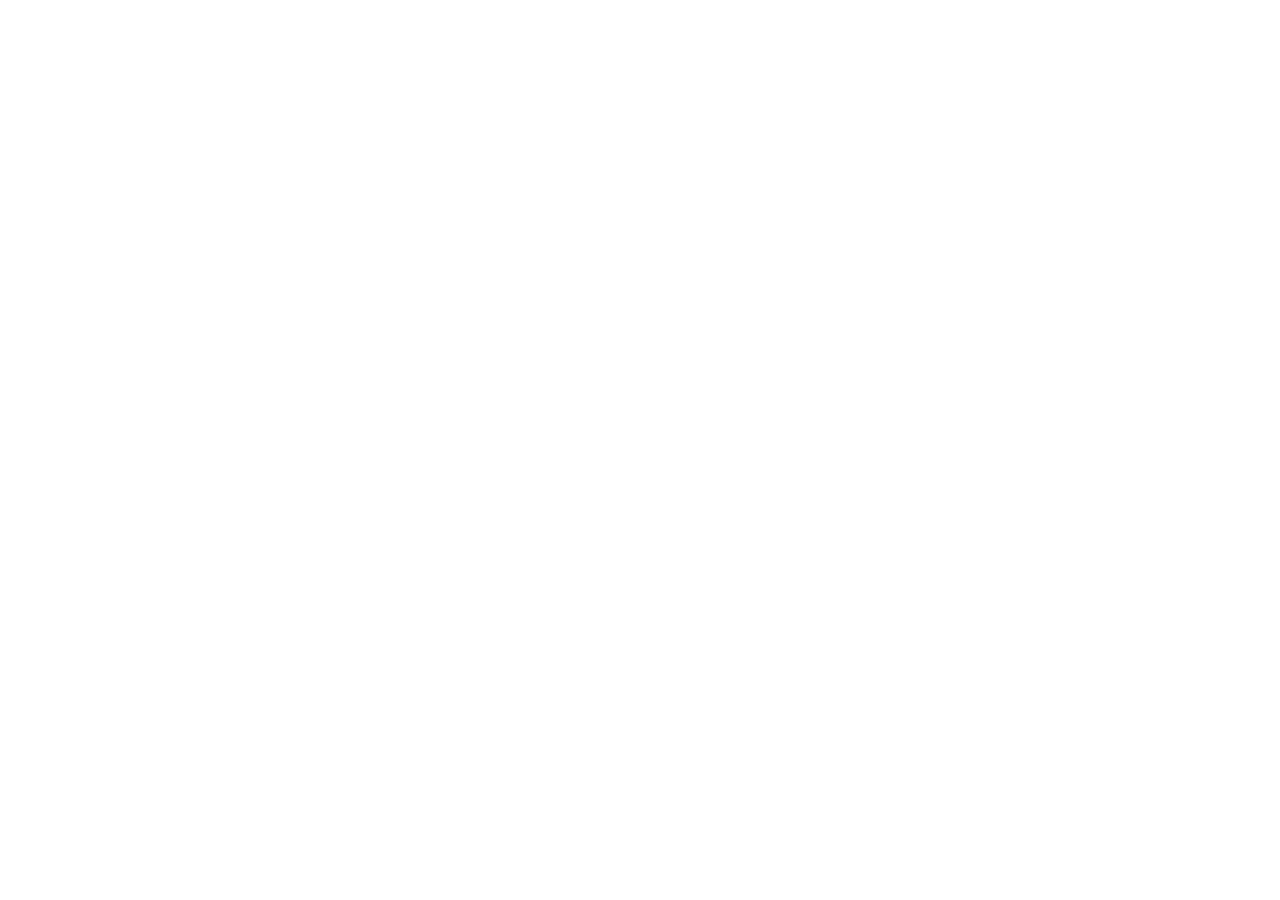
==== 4 - HTML e CSS - Alura plus/index.html @ cfc4dc7d "Adicionando exercicios html e css" ====
<!DOCTYPE html>
<html lang="pt-br">
  <head>
    <meta charset="UTF-8" />
    <meta name="viewport" content="width=device-width, initial-scale=1.0" />
    <link rel="stylesheet" href="style.css" />

    <title>Alura Plus</title>
  </head>
  <body></body>
</html>
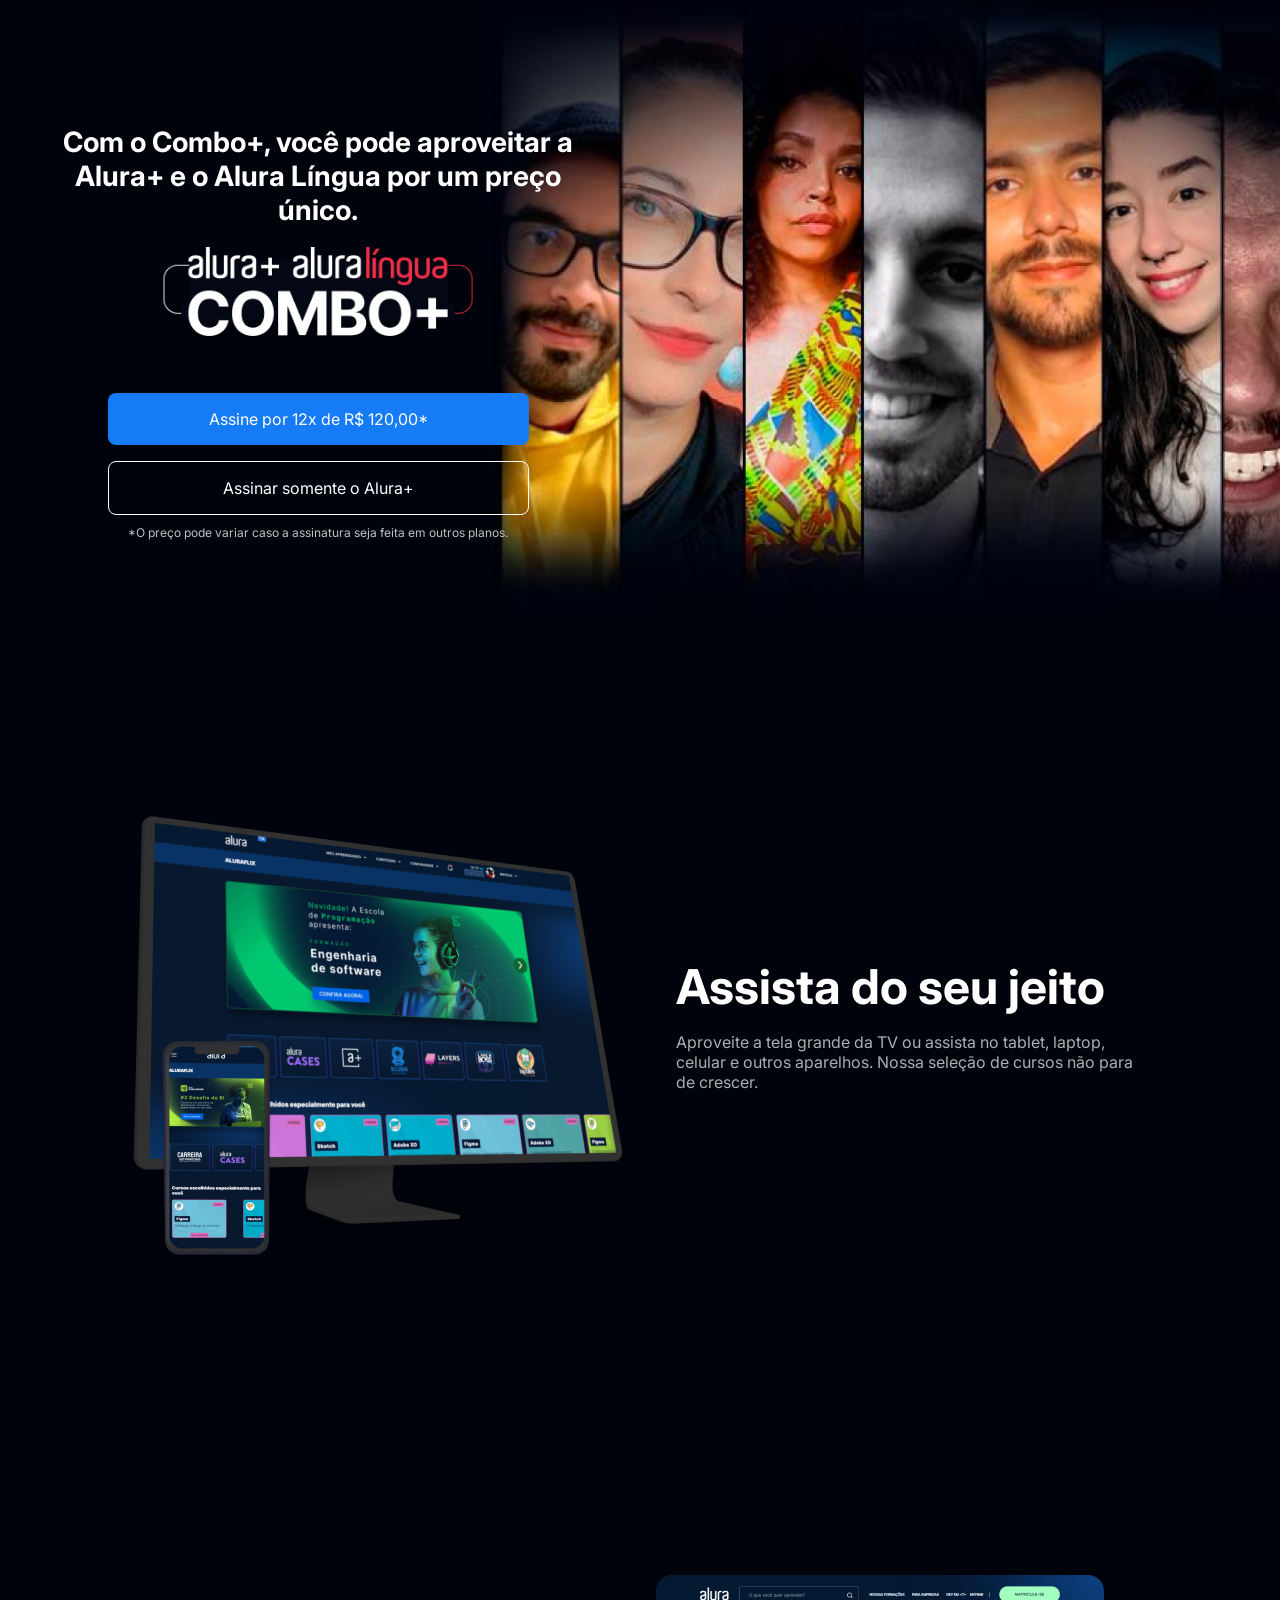
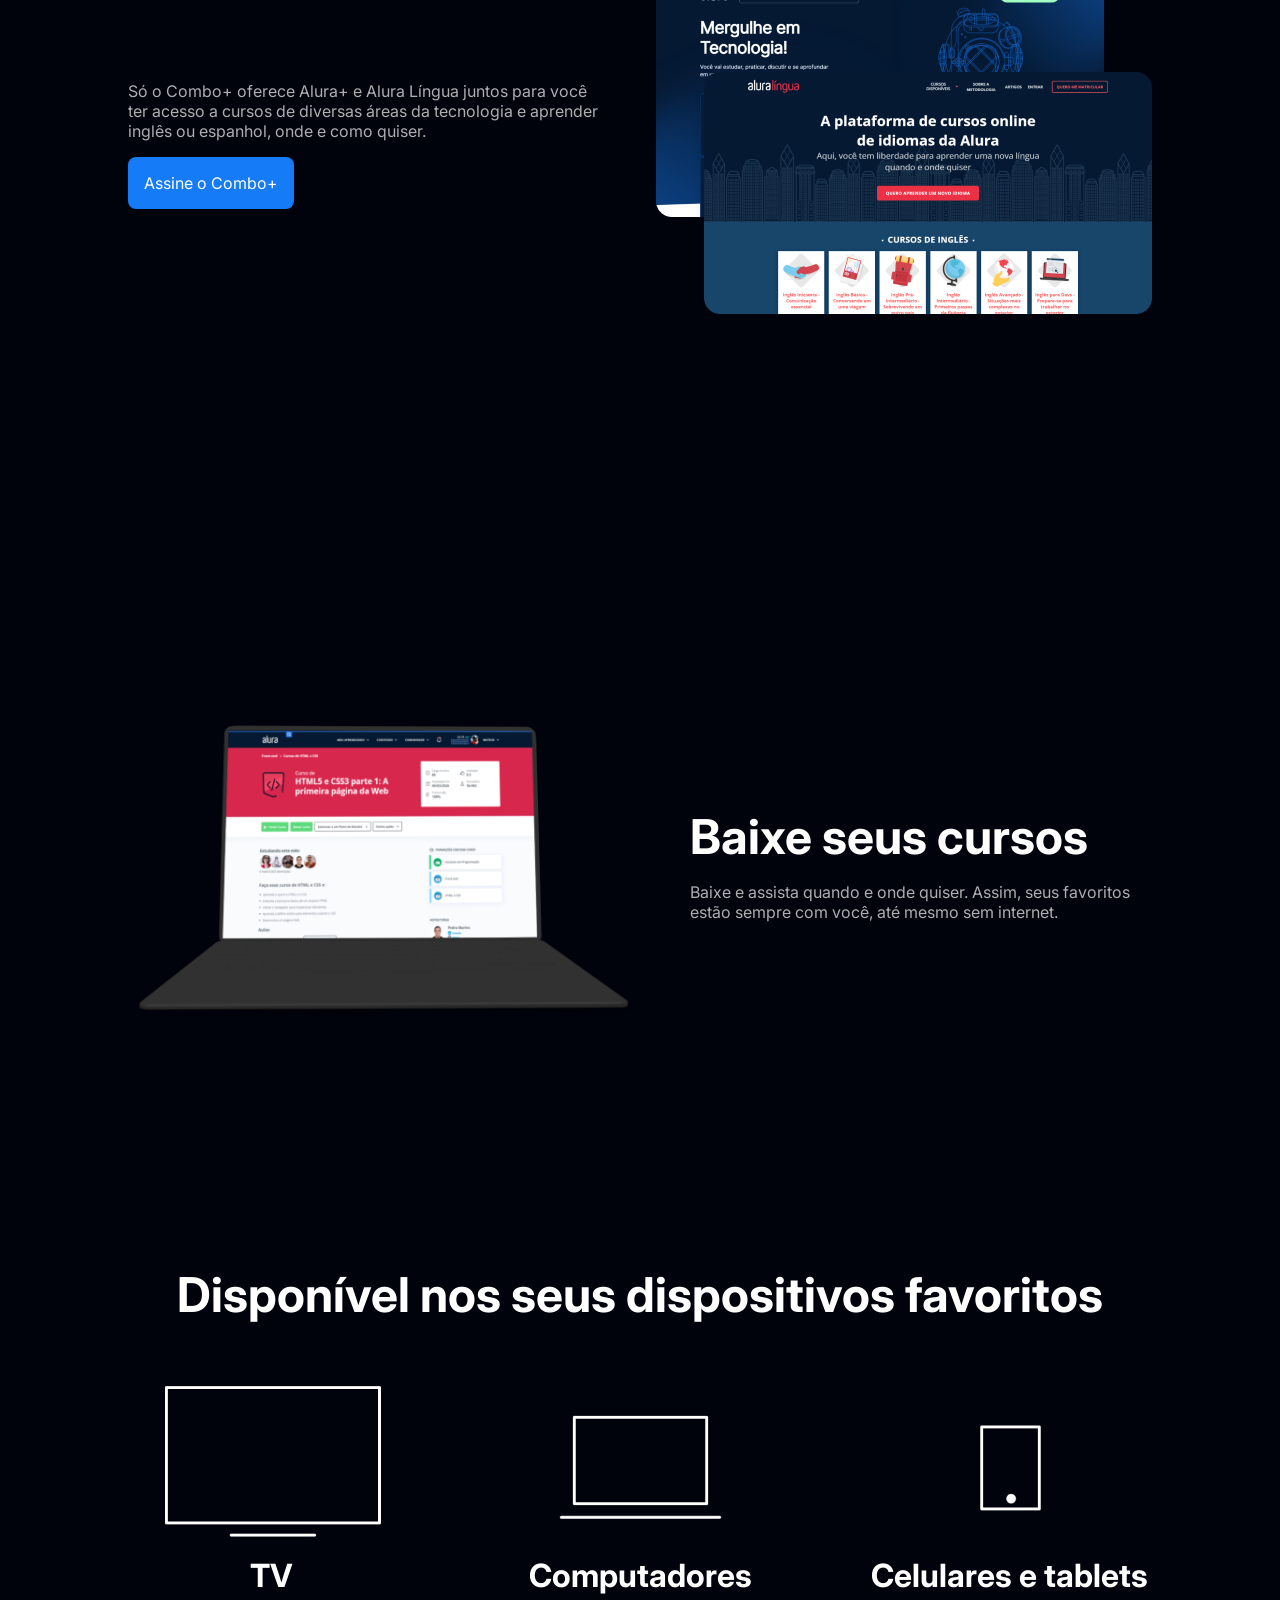
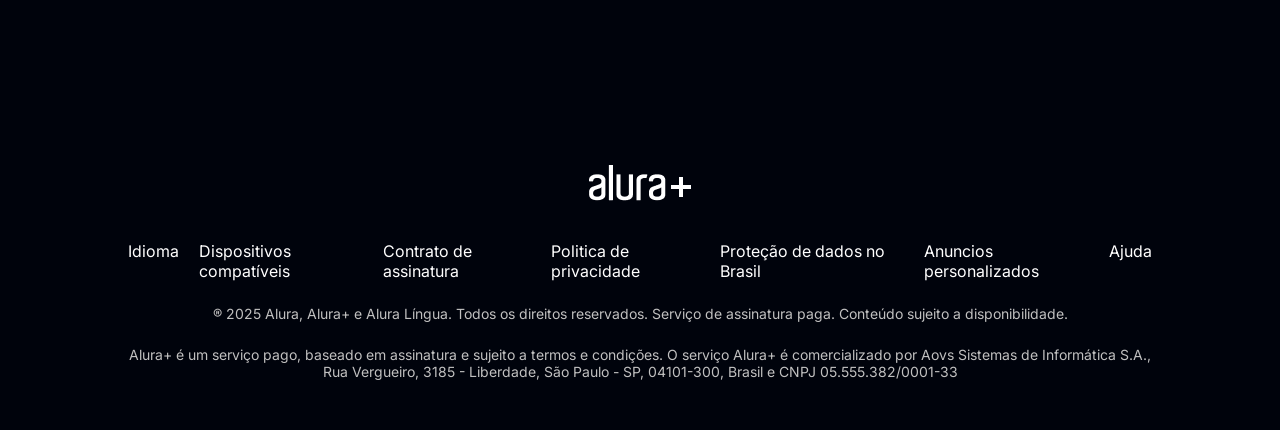
==== commit c5729f10: "Finalizando projeto alura plus" ====
--- a/4 - HTML e CSS - Alura plus/index.html
+++ b/4 - HTML e CSS - Alura plus/index.html
@@ -5,7 +5,138 @@
     <meta name="viewport" content="width=device-width, initial-scale=1.0" />
     <link rel="stylesheet" href="style.css" />
 
+    <link rel="preconnect" href="https://fonts.googleapis.com" />
+    <link rel="preconnect" href="https://fonts.gstatic.com" crossorigin />
+    <link
+      href="https://fonts.googleapis.com/css2?family=Inter:ital,opsz,wght@0,14..32,100..900;1,14..32,100..900&display=swap"
+      rel="stylesheet"
+    />
+
     <title>Alura Plus</title>
   </head>
-  <body></body>
+  <body>
+    <main>
+      <section class="hero">
+        <div class="hero-text">
+          <h1 class="title1">
+            Com o Combo+, você pode aproveitar a Alura+ e o Alura Língua por um
+            preço único.
+          </h1>
+          <img
+            class="hero-logo"
+            src="./image/logo-combo.png"
+            alt="Logo combo alura"
+          />
+          <div class="hero-btns">
+            <a class="btn principal" href="#">Assine por 12x de R$ 120,00*</a>
+            <a class="btn secundario" href="#">Assinar somente o Alura+</a>
+          </div>
+          <p class="descricao">
+            *O preço pode variar caso a assinatura seja feita em outros planos.
+          </p>
+        </div>
+      </section>
+
+      <section class="container info">
+        <div class="info-box">
+          <img
+            class="info-box-image"
+            src="./image/Plataformas.png"
+            alt="Imagem de computador e celular com a plataforma alura plus"
+          />
+          <div class="info-box-text">
+            <h2 class="title2">Assista do seu jeito</h2>
+            <p class="paragrafo">
+              Aproveite a tela grande da TV ou assista no tablet, laptop,
+              celular e outros aparelhos. Nossa seleção de cursos não para de
+              crescer.
+            </p>
+          </div>
+        </div>
+      </section>
+
+      <section class="container info">
+        <div class="info-box">
+          <div class="info-box-text">
+            <p class="paragrafo">
+              Só o Combo+ oferece Alura+ e Alura Língua juntos para você ter
+              acesso a cursos de diversas áreas da tecnologia e aprender inglês
+              ou espanhol, onde e como quiser.
+            </p>
+            <a class="btn principal" href="#">Assine o Combo+</a>
+          </div>
+          <img
+            class="info-box-image"
+            src="./image/Telas.png"
+            alt="Imagem de telas da plataforma alura plus"
+          />
+        </div>
+      </section>
+
+      <section class="container info">
+        <div class="info-box">
+          <img
+            class="info-box-image"
+            src="./image/Notebook.png"
+            alt="Imagem de Notebook com a plataforma alura"
+          />
+          <div class="info-box-text">
+            <h2 class="title2">Baixe seus cursos</h2>
+            <p class="paragrafo">
+              Baixe e assista quando e onde quiser. Assim, seus favoritos estão
+              sempre com você, até mesmo sem internet.
+            </p>
+          </div>
+        </div>
+      </section>
+
+      <section class="container dispositivos">
+        <h2 class="title2">Disponível nos seus dispositivos favoritos</h2>
+        <div class="dispositivo-geral">
+          <div class="dispositivo">
+            <img src="./image/tv.png" alt="Desenho de uma TV" />
+            <h3 class="title3">TV</h3>
+          </div>
+
+          <div class="dispositivo">
+            <img src="./image/computador.png" alt="Desenho de um computador" />
+            <h3 class="title3">Computadores</h3>
+          </div>
+
+          <div class="dispositivo">
+            <img src="./image/celular.png" alt="Desenho de um celular" />
+            <h3 class="title3">Celulares e tablets</h3>
+          </div>
+        </div>
+      </section>
+    </main>
+
+    <footer>
+      <img class="footer-logo" src="./image/Logo.png" alt="Logo alura" />
+
+      <div class="footer-text">
+        <div class="footer-links">
+          <a class="link" href="#">Idioma</a>
+          <a class="link" href="#">Dispositivos compatíveis</a>
+          <a class="link" href="#">Contrato de assinatura</a>
+          <a class="link" href="#">Politica de privacidade</a>
+          <a class="link" href="#">Proteção de dados no Brasil</a>
+          <a class="link" href="#">Anuncios personalizados</a>
+          <a class="link" href="#">Ajuda</a>
+        </div>
+
+        <p class="footer-paragrafo">
+          ® 2025 Alura, Alura+ e Alura Língua. Todos os direitos reservados.
+          Serviço de assinatura paga. Conteúdo sujeito a disponibilidade.
+        </p>
+
+        <p class="footer-paragrafo">
+          Alura+ é um serviço pago, baseado em assinatura e sujeito a termos e
+          condições. O serviço Alura+ é comercializado por Aovs Sistemas de
+          Informática S.A., Rua Vergueiro, 3185 - Liberdade, São Paulo - SP,
+          04101-300, Brasil e CNPJ 05.555.382/0001-33
+        </p>
+      </div>
+    </footer>
+  </body>
 </html>
--- a/4 - HTML e CSS - Alura plus/style.css
+++ b/4 - HTML e CSS - Alura plus/style.css
@@ -0,0 +1,204 @@
+:root {
+  --cor-branca: #ffffff;
+  --cor-secundaria: #c0c0c0;
+  --cor-paragrafo: #f9f9f9b2;
+  --cor-botao: #167bf7;
+  --cor-botao-hover: #0051b5;
+  --cor-bg: #00030c;
+}
+
+* {
+  margin: 0;
+  padding: 0;
+  box-sizing: border-box;
+}
+
+body {
+  background-color: var(--cor-bg);
+}
+
+.container {
+  height: 80vh;
+  width: 80%;
+  margin: auto;
+  display: flex;
+  justify-content: center;
+}
+
+.hero {
+  width: 100%;
+  padding: 125px 55px;
+  display: flex;
+  align-items: center;
+  background-image: url(./image/background.png);
+  background-repeat: no-repeat;
+  background-size: cover;
+  background-position: center;
+
+  .hero-text {
+    display: flex;
+    flex-direction: column;
+    align-items: center;
+    width: 45%;
+
+    .hero-logo {
+      width: 60%;
+      padding: 20px 0 50px 0;
+    }
+
+    .hero-btns {
+      width: 80%;
+      display: flex;
+      flex-direction: column;
+      gap: 1rem;
+    }
+  }
+}
+
+.info {
+  .info-box {
+    display: flex;
+    align-items: center;
+    gap: 50px;
+    justify-content: space-between;
+
+    .info-box-text {
+      width: 50%;
+      display: flex;
+      flex-direction: column;
+      align-items: start;
+      gap: 1rem;
+    }
+
+    .info-box-image {
+      width: 50%;
+    }
+  }
+}
+
+.dispositivos {
+  display: flex;
+  flex-direction: column;
+  justify-content: center;
+  align-items: center;
+  height: 50vh;
+
+  .dispositivo-geral {
+    padding: 40px 0;
+    display: flex;
+    justify-content: space-between;
+    gap: 30px;
+
+    .dispositivo {
+      display: flex;
+      flex-direction: column;
+      align-items: center;
+    }
+  }
+}
+
+.btn {
+  color: var(--cor-branca);
+  font-size: 1rem;
+  text-align: center;
+  font-family: "Inter", sans-serif;
+
+  border-radius: 8px;
+  text-decoration: none;
+  padding: 16px 16px;
+
+  &.principal {
+    background-color: var(--cor-botao);
+  }
+
+  &.principal:hover {
+    background-color: var(--cor-botao-hover);
+  }
+
+  &.secundario {
+    border: 1px solid var(--cor-branca);
+  }
+
+  &.secundario:hover {
+    border: 1px solid var(--cor-botao-hover);
+  }
+}
+
+footer {
+  display: flex;
+  flex-direction: column;
+  align-items: center;
+  width: 80%;
+  margin: auto;
+  padding: 50px 0;
+  .footer-logo {
+    width: 10%;
+    padding: 40px 0;
+  }
+
+  .footer-text {
+    display: flex;
+    flex-direction: column;
+    gap: 1.5rem;
+
+    .footer-links {
+      width: 100%;
+      display: flex;
+      justify-content: space-between;
+      gap: 20px;
+
+      .link {
+        color: var(--cor-branca);
+        font-size: 1rem;
+        font-family: "Inter", sans-serif;
+        text-decoration: none;
+      }
+
+      .link:hover {
+        color: var(--cor-botao);
+      }
+    }
+
+    .footer-paragrafo {
+      color: var(--cor-secundaria);
+      font-size: 0.875rem;
+      text-align: center;
+      font-family: "Inter", sans-serif;
+    }
+  }
+}
+
+.descricao {
+  padding-top: 10px;
+  color: var(--cor-secundaria);
+  font-size: 0.75rem;
+  font-family: "Inter", sans-serif;
+}
+
+.title1 {
+  color: var(--cor-branca);
+  font-size: 1.75rem;
+  font-weight: 700;
+  text-align: center;
+  font-family: "Inter", sans-serif;
+}
+
+.title2 {
+  color: var(--cor-branca);
+  font-size: 3rem;
+  font-weight: 700;
+  font-family: "Inter", sans-serif;
+}
+
+.title3 {
+  color: var(--cor-branca);
+  font-size: 2rem;
+  font-weight: 700;
+  font-family: "Inter", sans-serif;
+}
+
+.paragrafo {
+  color: var(--cor-paragrafo);
+  font-size: 1rem;
+  font-family: "Inter", sans-serif;
+}
